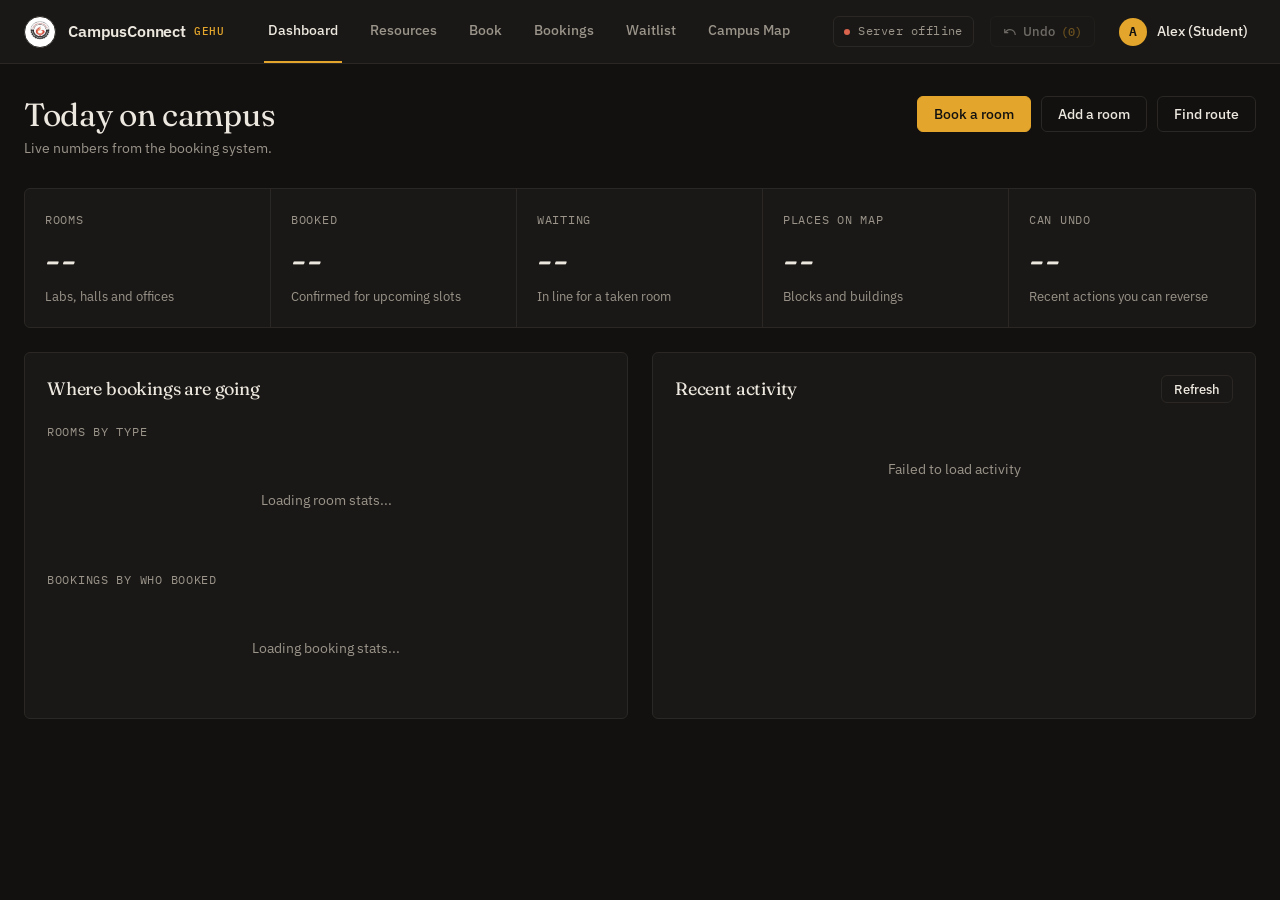
==== public/app.html @ 34ccb7dd "Initial commit for CampusConnect" ====
<!DOCTYPE html>
<html lang="en">
<head>
  <meta charset="utf-8">
  <meta name="viewport" content="width=device-width, initial-scale=1, viewport-fit=cover">
  <title>CampusConnect — Room booking for GEHU</title>
  <link rel="icon" type="image/png" href="gehu-logo.png">
  <link rel="preconnect" href="https://fonts.googleapis.com">
  <link rel="preconnect" href="https://fonts.gstatic.com" crossorigin>
  <link href="https://fonts.googleapis.com/css2?family=Fraunces:ital,opsz,wght@0,9..144,400;1,9..144,400&family=IBM+Plex+Mono:wght@400;500&family=IBM+Plex+Sans:wght@400;500;600&display=swap" rel="stylesheet">
  <link rel="stylesheet" href="app.css">
</head>
<body>

  <!-- Top Bar (Persistent Header) -->
  <header class="topbar">
    <a href="index.html" class="topbar-brand" title="Back to CampusConnect Landing Page">
      <img class="brand-icon" src="gehu-logo.png" alt="GEHU Logo">
      <div class="brand-name">
        <span>CampusConnect</span>
        <span class="brand-tag">GEHU</span>
      </div>
    </a>

    <nav class="nav-tabs" id="navTabs">
      <div class="nav-tab active" data-target="dashboard">Dashboard</div>
      <div class="nav-tab" data-target="resources">Resources</div>
      <div class="nav-tab" data-target="book">Book</div>
      <div class="nav-tab" data-target="bookings">Bookings</div>
      <div class="nav-tab" data-target="waitlist">Waitlist</div>
      <div class="nav-tab" data-target="map">Campus Map</div>
    </nav>

    <div class="topbar-right">
      <div class="health-dot-pill" id="healthPill" title="Server Status">
        <span class="status-dot" id="statusDot"></span>
        <span id="healthText">Server online</span>
      </div>

      <button id="undoBtn" class="btn-undo" title="Undo recent action" disabled>
        <svg width="14" height="14" viewBox="0 0 24 24" fill="none" stroke="currentColor" stroke-width="2">
          <path d="M3 7v6h6"></path>
          <path d="M21 17a9 9 0 00-9-9 9 9 0 00-6 2.3L3 13"></path>
        </svg>
        <span>Undo</span>
        <span id="undoBadge" class="undo-badge">(0)</span>
        <div id="undoTooltip" class="undo-tooltip"></div>
      </button>

      <div class="profile-chip" id="profileChip" title="Click to edit profile">
        <div class="profile-avatar" id="profileAvatar">A</div>
        <div class="profile-name" id="profileDisplayName">Alex (Student)</div>
      </div>
    </div>
  </header>

  <!-- Main Content Container -->
  <main class="app-container">

    <!-- ===================================================================
         1. DASHBOARD SECTION (#dashboard)
         =================================================================== -->
    <section class="section active" id="dashboard">
      <div class="section-header">
        <div class="section-title-wrap">
          <h1>Today on campus</h1>
          <p class="section-subtitle">Live numbers from the booking system.</p>
        </div>
        <div class="section-actions">
          <button class="btn btn-primary" id="dashBookBtn">Book a room</button>
          <button class="btn btn-secondary" id="dashAddResBtn">Add a room</button>
          <button class="btn btn-secondary" id="dashRouteBtn">Find route</button>
        </div>
      </div>

      <!-- Single Stats Panel (5 Columns with thin dividers) -->
      <div class="stats-panel">
        <div class="stat-col">
          <div class="stat-lbl">ROOMS</div>
          <div class="stat-val" id="dashStatResources">--</div>
          <div class="stat-sub">Labs, halls and offices</div>
        </div>
        <div class="stat-col">
          <div class="stat-lbl">BOOKED</div>
          <div class="stat-val" id="dashStatBookings">--</div>
          <div class="stat-sub">Confirmed for upcoming slots</div>
        </div>
        <div class="stat-col">
          <div class="stat-lbl">WAITING</div>
          <div class="stat-val" id="dashStatWaitlisted">--</div>
          <div class="stat-sub">In line for a taken room</div>
        </div>
        <div class="stat-col">
          <div class="stat-lbl">PLACES ON MAP</div>
          <div class="stat-val" id="dashStatVenues">--</div>
          <div class="stat-sub">Blocks and buildings</div>
        </div>
        <div class="stat-col">
          <div class="stat-lbl">CAN UNDO</div>
          <div class="stat-val" id="dashStatUndo">--</div>
          <div class="stat-sub">Recent actions you can reverse</div>
        </div>
      </div>

      <!-- Split: Charts & Activity Feed -->
      <div class="dashboard-split">
        <!-- Breakdown Charts -->
        <div class="card-box">
          <div class="card-box-header">
            <h2 class="card-box-title">Where bookings are going</h2>
          </div>
          <div style="margin-bottom: 24px;">
            <div style="font-family: var(--font-mono); font-size: 12px; letter-spacing: 0.06em; text-transform: uppercase; color: var(--text-dim); margin-bottom: 12px;">Rooms by type</div>
            <div id="chartCategoryContainer">
              <div class="empty-state">Loading room stats...</div>
            </div>
          </div>
          <div>
            <div style="font-family: var(--font-mono); font-size: 12px; letter-spacing: 0.06em; text-transform: uppercase; color: var(--text-dim); margin-bottom: 12px;">Bookings by who booked</div>
            <div id="chartRoleContainer">
              <div class="empty-state">Loading booking stats...</div>
            </div>
          </div>
        </div>

        <!-- Recent Activity Feed -->
        <div class="card-box">
          <div class="card-box-header">
            <h2 class="card-box-title">Recent activity</h2>
            <button class="btn btn-secondary btn-sm" id="refreshActivityBtn">Refresh</button>
          </div>
          <div class="activity-feed" id="activityFeed">
            <div class="empty-state">Loading recent activity...</div>
          </div>
        </div>
      </div>
    </section>

    <!-- ===================================================================
         2. RESOURCES SECTION (#resources)
         =================================================================== -->
    <section class="section" id="resources">
      <div class="section-header">
        <div class="section-title-wrap">
          <h1>Rooms</h1>
          <p class="section-subtitle">Find and view rooms on campus.</p>
        </div>
        <div class="section-actions">
          <button class="btn btn-primary" id="openAddResourceModalBtn">+ Add room</button>
        </div>
      </div>

      <div class="table-container">
        <!-- Search & Filter Toolbar -->
        <div class="table-toolbar">
          <div class="toolbar-filters">
            <input type="text" id="resSearchInput" class="form-input" placeholder="Search name or ID..." style="width: 200px;">
            <select id="resCategoryFilter" class="form-select" style="min-width: 140px;">
              <option value="">All Categories</option>
            </select>
            <select id="resSortFilter" class="form-select" style="min-width: 130px;">
              <option value="id">Sort by ID</option>
              <option value="name">Sort by Name</option>
              <option value="capacity">Sort by Capacity</option>
            </select>
          </div>
          <div class="toolbar-filters">
            <input type="text" id="resLookupInput" class="form-input" placeholder="Room ID..." style="width: 120px;">
            <button class="btn btn-secondary btn-sm" id="resLookupBtn">Lookup</button>
          </div>
        </div>

        <!-- Table -->
        <table class="data-table" id="resourcesTable">
          <thead>
            <tr>
              <th style="width: 110px;">ROOM ID</th>
              <th>NAME</th>
              <th style="width: 130px;">TYPE</th>
              <th style="width: 180px;">PLACE</th>
              <th style="width: 110px;">CAPACITY</th>
              <th style="width: 220px;">ACTIONS</th>
            </tr>
          </thead>
          <tbody id="resourcesTableBody">
            <tr><td colspan="6" class="empty-state">Loading rooms...</td></tr>
          </tbody>
        </table>
      </div>
    </section>

    <!-- ===================================================================
         3. BOOK A SLOT SECTION (#book)
         =================================================================== -->
    <section class="section" id="book">
      <div class="section-header">
        <div class="section-title-wrap">
          <h1>Book a room</h1>
          <p class="section-subtitle">Pick a room and date to see available slots.</p>
        </div>
      </div>

      <div class="book-layout">
        <!-- Booking Form Card -->
        <div class="book-form-card">
          <div class="form-group">
            <label class="form-label" for="bookResourceSelect">Room</label>
            <select id="bookResourceSelect" class="form-select">
              <option value="">Select Room...</option>
            </select>
          </div>

          <div class="form-group">
            <label class="form-label" for="bookDateInput">Date</label>
            <input type="date" id="bookDateInput" class="form-input">
          </div>

          <div class="form-group">
            <label class="form-label" for="bookSlotDisplay">Selected slot</label>
            <input type="text" id="bookSlotDisplay" class="form-input" readonly value="Pick a slot on the right">
          </div>

          <div class="form-group">
            <label class="form-label" for="bookUserName">Full name</label>
            <input type="text" id="bookUserName" class="form-input" placeholder="Your name">
          </div>

          <div class="form-group">
            <label class="form-label" for="bookUserRole">Role</label>
            <select id="bookUserRole" class="form-select">
              <option value="Faculty">Faculty (Priority 1)</option>
              <option value="Club">Club (Priority 2)</option>
              <option value="Student" selected>Student (Priority 3)</option>
            </select>
          </div>

          <div class="book-rule-note">
            If a room is taken, you join the waitlist. Faculty requests are served first, then Club, then Student.
          </div>

          <button id="bookActionBtn" class="btn btn-primary" style="width: 100%;" disabled>
            Select a slot
          </button>

          <!-- Result card for confirmation or waitlist placement -->
          <div id="bookingResultBox" class="booking-result-box">
            <div id="bookingResultTitle" class="result-title"></div>
            <div id="bookingResultDesc" class="result-desc"></div>
            <div id="bookingResultActions" style="display: flex; gap: 8px;"></div>
          </div>
        </div>

        <!-- Slot Grid Card -->
        <div class="slot-grid-container">
          <div class="slot-grid-header">
            <div>
              <h2>Available time slots</h2>
              <p style="font-size: 13px; color: var(--text-dim); margin-top: 2px;">10 slots from 8:00 AM to 5:00 PM. Click to select.</p>
            </div>
            <div class="slot-legend">
              <div style="color: var(--status-confirmed);">● FREE</div>
              <div style="color: var(--text-dim);">● BOOKED</div>
            </div>
          </div>

          <div class="slot-grid" id="slotsGrid">
            <div style="grid-column: 1/-1;" class="empty-state">
              Pick a room and date to view time slots.
            </div>
          </div>
        </div>
      </div>
    </section>

    <!-- ===================================================================
         4. BOOKINGS SECTION (#bookings)
         =================================================================== -->
    <section class="section" id="bookings">
      <div class="section-header">
        <div class="section-title-wrap">
          <h1>Bookings</h1>
          <p class="section-subtitle">All confirmed bookings across campus.</p>
        </div>
      </div>

      <div class="table-container">
        <!-- Filters Toolbar -->
        <div class="table-toolbar">
          <div class="toolbar-filters">
            <select id="bookingsResourceFilter" class="form-select" style="min-width: 150px;">
              <option value="">All Rooms</option>
            </select>
            <input type="date" id="bookingsDateFilter" class="form-input" style="width: 140px;">
            <input type="text" id="bookingsUserFilter" class="form-input" placeholder="Search person..." style="width: 150px;">
            <select id="bookingsRoleFilter" class="form-select" style="width: 120px;">
              <option value="">All Roles</option>
              <option value="Faculty">Faculty</option>
              <option value="Club">Club</option>
              <option value="Student">Student</option>
            </select>
            <label style="display: flex; align-items: center; gap: 6px; font-size: 13px; cursor: pointer; color: var(--text); margin-left: 6px;">
              <input type="checkbox" id="bookingsMyOnlyToggle"> Only my bookings
            </label>
          </div>
          <button class="btn btn-secondary btn-sm" id="bookingsResetFiltersBtn">Reset</button>
        </div>

        <!-- Table -->
        <table class="data-table" id="bookingsTable">
          <thead>
            <tr>
              <th>ROOM</th>
              <th>PLACE</th>
              <th>DATE</th>
              <th>TIME</th>
              <th>BOOKED BY</th>
              <th>ROLE</th>
              <th>WAITING</th>
              <th>ACTIONS</th>
            </tr>
          </thead>
          <tbody id="bookingsTableBody">
            <tr><td colspan="8" class="empty-state">Loading bookings...</td></tr>
          </tbody>
        </table>
      </div>
    </section>

    <!-- ===================================================================
         5. WAITLIST SECTION (#waitlist)
         =================================================================== -->
    <section class="section" id="waitlist">
      <div class="section-header">
        <div class="section-title-wrap">
          <h1>Waitlist</h1>
          <p class="section-subtitle">See who is in line for taken slots.</p>
        </div>
      </div>

      <div class="waitlist-card">
        <!-- Selector Controls -->
        <div style="display: flex; gap: 12px; flex-wrap: wrap; margin-bottom: 24px; align-items: flex-end;">
          <div class="form-group" style="margin-bottom: 0; min-width: 200px;">
            <label class="form-label" for="wlResourceSelect">Room</label>
            <select id="wlResourceSelect" class="form-select"></select>
          </div>
          <div class="form-group" style="margin-bottom: 0; width: 150px;">
            <label class="form-label" for="wlDateInput">Date</label>
            <input type="date" id="wlDateInput" class="form-input">
          </div>
          <div class="form-group" style="margin-bottom: 0; width: 120px;">
            <label class="form-label" for="wlSlotSelect">Time slot</label>
            <select id="wlSlotSelect" class="form-select"></select>
          </div>
          <button class="btn btn-primary" id="wlInspectBtn">Inspect waitlist</button>
        </div>

        <div class="book-rule-note" style="margin-top: 0; margin-bottom: 20px;">
          Requests are ordered by priority role and time. Faculty comes first, then Club, then Student.
        </div>

        <!-- Holder Banner -->
        <div class="waitlist-holder-banner" id="wlHolderBanner">
          <div>
            <div style="font-family: var(--font-mono); font-size: 11px; text-transform: uppercase; letter-spacing: 0.06em; color: var(--text-dim);">CURRENT SLOT HOLDER</div>
            <div style="font-size: 16px; font-weight: 500; color: var(--text); margin-top: 4px;" id="wlHolderName">No holder</div>
          </div>
          <div id="wlHolderRoleBadge"></div>
        </div>

        <!-- Queue List -->
        <h3 style="font-family: var(--font-heading); font-size: 16px; font-weight: 400; color: var(--text); margin-bottom: 12px;">Waiting in line</h3>
        <div class="queue-list" id="wlQueueList">
          <div class="empty-state">Select a slot to view waitlist.</div>
        </div>
      </div>
    </section>

    <!-- ===================================================================
         6. CAMPUS MAP SECTION (#map)
         =================================================================== -->
    <section class="section" id="map">
      <div class="section-header">
        <div class="section-title-wrap">
          <h1>Campus map</h1>
          <p class="section-subtitle">Find walking routes between buildings on campus.</p>
        </div>
        <div class="section-actions">
          <a href="https://gehu.ac.in/bhimtal/campus-tour/" target="_blank" rel="noopener noreferrer" class="btn btn-secondary">
            <span>Take a 360° tour ↗</span>
          </a>
          <button class="btn btn-secondary" id="toggleMapEditBtn">
            <span id="mapEditBtnText">Edit map</span>
          </button>
        </div>
      </div>

      <!-- Map Editor Control Banner -->
      <div class="map-editor-banner" id="mapEditorBanner" style="display: none;">
        <div>
          <span class="editor-badge">ADMIN MODE</span>
          <span style="font-size: 13px; color: var(--text-dim);">Drag buildings to reposition. When finished, click <b>"Save layout"</b> to fix.</span>
        </div>
        <div class="editor-banner-actions">
          <button class="btn btn-primary btn-sm" id="editorSavePositionsBtn">Save layout</button>
          <button class="btn btn-secondary btn-sm" id="editorAddVenueBtn">+ Add building</button>
          <button class="btn btn-secondary btn-sm" id="editorAddEdgeBtn">+ Add pathway</button>
          <button class="btn btn-secondary btn-sm" id="editorLockExitBtn">Lock and exit</button>
          <button class="btn btn-danger btn-sm" id="editorResetCampusBtn">Reset layout</button>
        </div>
      </div>

      <div class="map-layout">
        <!-- Control Card -->
        <div class="map-control-card">
          <h2 style="font-family: var(--font-heading); font-size: 17px; font-weight: 400; color: var(--text); margin-bottom: 16px;">Find walking route</h2>

          <div class="form-group">
            <label class="form-label" for="routeFromSelect">Starting place</label>
            <select id="routeFromSelect" class="form-select"></select>
          </div>

          <button class="route-swap-btn" id="routeSwapBtn" title="Swap direction">
            <svg width="14" height="14" viewBox="0 0 24 24" fill="none" stroke="currentColor" stroke-width="2">
              <path d="M7 16V4M7 4L3 8M7 4L11 8M17 8V20M17 20L21 16M17 20L13 16"></path>
            </svg>
          </button>

          <div class="form-group">
            <label class="form-label" for="routeToSelect">Destination place</label>
            <select id="routeToSelect" class="form-select"></select>
          </div>

          <button class="btn btn-primary" id="findRouteBtn" style="width: 100%;">
            Find route
          </button>

          <!-- Route Result Box -->
          <div class="route-result-box" id="routeResultBox">
            <div class="route-summary" id="routeSummary">--</div>
            <div class="route-path-steps" id="routePathSteps">--</div>
          </div>

          <!-- Venue Resources Drawer -->
          <div class="venue-resources-card" id="venueResourcesCard">
            <div style="display: flex; justify-content: space-between; align-items: center; margin-bottom: 10px;">
              <h3 style="font-family: var(--font-heading); font-size: 15px; font-weight: 400; color: var(--text);" id="venueCardTitle">Building details</h3>
              <button style="color: var(--text-dim); cursor: pointer; font-size: 18px;" id="closeVenueCardBtn">&times;</button>
            </div>
            <div id="venueResourcesList" style="font-size: 13px; display: flex; flex-direction: column; gap: 8px;"></div>
            <div id="venueEditActions" style="margin-top: 12px; padding-top: 10px; border-top: 1px solid var(--border); display: none;">
              <button class="btn btn-danger btn-sm" id="venueDeleteBtn" style="width: 100%;">Delete building</button>
            </div>
          </div>
        </div>

        <!-- SVG Map Container -->
        <div class="map-canvas-card">
          <div style="display: flex; justify-content: space-between; align-items: center; margin-bottom: 14px; flex-wrap: wrap; gap: 8px;">
            <div style="font-size: 13.5px; color: var(--text-dim);" id="mapCanvasHint">Click a building to see its rooms</div>
            <div style="font-family: var(--font-mono); font-size: 12px; color: var(--text-dim);">DISTANCES IN METRES</div>
          </div>
          <svg class="campus-svg" id="campusSvg" viewBox="0 0 720 480" style="user-select: none;">
            <!-- Edges and nodes injected by JS -->
          </svg>
        </div>
      </div>

      <!-- Campus Infrastructure Manager Section -->
      <div class="card-box" style="margin-top: 24px;" id="campusInfrastructureCard">
        <div class="card-box-header">
          <h2 class="card-box-title">Campus buildings and pathways</h2>
          <div style="display: flex; gap: 8px;">
            <button class="btn btn-secondary btn-sm" id="infraAddVenueBtn">+ Add building</button>
            <button class="btn btn-secondary btn-sm" id="infraAddPathBtn">+ Add pathway</button>
          </div>
        </div>
        <div class="campus-infra-grid">
          <div>
            <div style="font-family: var(--font-mono); font-size: 12px; letter-spacing: 0.06em; text-transform: uppercase; color: var(--text-dim); margin-bottom: 10px;">Registered buildings</div>
            <div id="infraVenuesList" style="max-height: 280px; overflow-y: auto;"></div>
          </div>
          <div>
            <div style="font-family: var(--font-mono); font-size: 12px; letter-spacing: 0.06em; text-transform: uppercase; color: var(--text-dim); margin-bottom: 10px;">Walking distances</div>
            <div id="infraEdgesList" style="max-height: 280px; overflow-y: auto;"></div>
          </div>
        </div>
      </div>
    </section>

  </main>

  <!-- ===================================================================
       MODALS
       =================================================================== -->
  <!-- 1. Add Resource Modal -->
  <div class="modal-overlay" id="addResourceModal">
    <div class="modal-box">
      <div class="modal-header">
        <h2 class="modal-title">Add a room</h2>
        <button class="modal-close" data-close-modal>&times;</button>
      </div>
      <form id="addResourceForm">
        <div class="form-group">
          <label class="form-label" for="addResId">Room ID (optional)</label>
          <input type="text" id="addResId" class="form-input" placeholder="e.g. R006 (leave blank for auto)">
        </div>
        <div class="form-group">
          <label class="form-label" for="addResName">Room name *</label>
          <input type="text" id="addResName" class="form-input" placeholder="e.g. Physics Lab" required>
        </div>
        <div class="form-group">
          <label class="form-label" for="addResCategory">Type *</label>
          <select id="addResCategory" class="form-select" required></select>
        </div>
        <div class="form-group">
          <label class="form-label" for="addResLocation">Building / Place *</label>
          <select id="addResLocation" class="form-select" required></select>
        </div>
        <div class="form-group">
          <label class="form-label" for="addResCapacity">Capacity *</label>
          <input type="number" id="addResCapacity" class="form-input" placeholder="e.g. 50" min="1" required>
        </div>
        <div class="modal-footer">
          <button type="button" class="btn btn-secondary" data-close-modal>Cancel</button>
          <button type="submit" class="btn btn-primary">Save room</button>
        </div>
      </form>
    </div>
  </div>

  <!-- 2. Edit Resource Modal -->
  <div class="modal-overlay" id="editResourceModal">
    <div class="modal-box">
      <div class="modal-header">
        <h2 class="modal-title">Edit room <span id="editResIdTitle" style="color: var(--accent);"></span></h2>
        <button class="modal-close" data-close-modal>&times;</button>
      </div>
      <form id="editResourceForm">
        <input type="hidden" id="editResId">
        <div class="form-group">
          <label class="form-label" for="editResName">Name</label>
          <input type="text" id="editResName" class="form-input">
        </div>
        <div class="form-group">
          <label class="form-label" for="editResCategory">Type</label>
          <select id="editResCategory" class="form-select"></select>
        </div>
        <div class="form-group">
          <label class="form-label" for="editResLocation">Building / Place</label>
          <select id="editResLocation" class="form-select"></select>
        </div>
        <div class="form-group">
          <label class="form-label" for="editResCapacity">Capacity</label>
          <input type="number" id="editResCapacity" class="form-input" min="1">
        </div>
        <div class="modal-footer">
          <button type="button" class="btn btn-secondary" data-close-modal>Cancel</button>
          <button type="submit" class="btn btn-primary">Save changes</button>
        </div>
      </form>
    </div>
  </div>

  <!-- 3. Profile Modal -->
  <div class="modal-overlay" id="profileModal">
    <div class="modal-box">
      <div class="modal-header">
        <h2 class="modal-title">My profile</h2>
        <button class="modal-close" data-close-modal>&times;</button>
      </div>
      <div class="form-group">
        <label class="form-label" for="profileNameInput">Full name</label>
        <input type="text" id="profileNameInput" class="form-input" placeholder="Your name">
      </div>
      <div class="form-group">
        <label class="form-label" for="profileRoleSelect">Role</label>
        <select id="profileRoleSelect" class="form-select">
          <option value="Administrator">Administrator</option>
          <option value="Faculty">Faculty</option>
          <option value="Club">Club</option>
          <option value="Student">Student</option>
        </select>
      </div>
      <div class="modal-footer">
        <button type="button" class="btn btn-secondary" data-close-modal>Cancel</button>
        <button type="button" class="btn btn-primary" id="saveProfileBtn">Save profile</button>
      </div>
    </div>
  </div>

  <!-- 4. Confirmation Dialog Modal -->
  <div class="modal-overlay" id="confirmModal">
    <div class="modal-box" style="max-width: 400px;">
      <div class="modal-header">
        <h2 class="modal-title" id="confirmTitle">Confirm action</h2>
        <button class="modal-close" data-close-modal>&times;</button>
      </div>
      <p id="confirmMessage" style="font-size: 13.5px; color: var(--text); line-height: 1.5; margin-bottom: 20px;"></p>
      <div class="modal-footer">
        <button type="button" class="btn btn-secondary" data-close-modal>Cancel</button>
        <button type="button" class="btn btn-danger" id="confirmActionBtn">Proceed</button>
      </div>
    </div>
  </div>

  <!-- 5. Add Venue / Building Modal -->
  <div class="modal-overlay" id="addVenueModal">
    <div class="modal-box">
      <div class="modal-header">
        <h2 class="modal-title">Add building</h2>
        <button class="modal-close" data-close-modal>&times;</button>
      </div>
      <form id="addVenueForm">
        <div class="form-group">
          <label class="form-label" for="newVenueName">Building name *</label>
          <input type="text" id="newVenueName" class="form-input" placeholder="e.g. Block E, Cafeteria" required>
        </div>
        <div style="border: 1px solid var(--border); border-radius: var(--radius); padding: 12px; margin-bottom: 16px;">
          <label style="display: flex; align-items: center; gap: 8px; font-size: 13px; cursor: pointer; color: var(--text); margin-bottom: 10px;">
            <input type="checkbox" id="venueConnectToggle"> Connect immediately with a pathway
          </label>
          <div id="venueConnectFields" style="display: none;">
            <div class="form-group" style="margin-bottom: 10px;">
              <label class="form-label" for="newVenueConnectTo">Connect to building</label>
              <select id="newVenueConnectTo" class="form-select"></select>
            </div>
            <div class="form-group" style="margin-bottom: 0;">
              <label class="form-label" for="newVenueConnectDist">Walking distance (metres)</label>
              <input type="number" id="newVenueConnectDist" class="form-input" placeholder="e.g. 100" min="10">
            </div>
          </div>
        </div>
        <div class="modal-footer">
          <button type="button" class="btn btn-secondary" data-close-modal>Cancel</button>
          <button type="submit" class="btn btn-primary">Add building</button>
        </div>
      </form>
    </div>
  </div>

  <!-- 6. Add Pathway Modal -->
  <div class="modal-overlay" id="addEdgeModal">
    <div class="modal-box">
      <div class="modal-header">
        <h2 class="modal-title">Add pathway</h2>
        <button class="modal-close" data-close-modal>&times;</button>
      </div>
      <form id="addEdgeForm">
        <div class="form-group">
          <label class="form-label" for="edgeFromSelect">From building</label>
          <select id="edgeFromSelect" class="form-select" required></select>
        </div>
        <div class="form-group">
          <label class="form-label" for="edgeToSelect">To building</label>
          <select id="edgeToSelect" class="form-select" required></select>
        </div>
        <div class="form-group">
          <label class="form-label" for="edgeDistanceInput">Walking distance in metres *</label>
          <input type="number" id="edgeDistanceInput" class="form-input" placeholder="e.g. 120" min="5" required>
        </div>
        <div class="modal-footer">
          <button type="button" class="btn btn-secondary" data-close-modal>Cancel</button>
          <button type="submit" class="btn btn-primary">Save pathway</button>
        </div>
      </form>
    </div>
  </div>

  <!-- 7. Admin Passcode Verification Modal -->
  <div class="modal-overlay" id="adminPasscodeModal">
    <div class="modal-box" style="max-width: 440px;">
      <div class="modal-header">
        <h2 class="modal-title">Admin verification</h2>
        <button class="modal-close" data-close-modal>&times;</button>
      </div>
      <p style="font-size: 13.5px; color: var(--text-dim); line-height: 1.5; margin-bottom: 16px;">
        The campus map layout is fixed. Only an authorized administrator can rearrange buildings or pathways.
      </p>
      <form id="adminPasscodeForm">
        <div class="form-group">
          <label class="form-label" for="adminPasscodeInput">Admin passcode *</label>
          <input type="password" id="adminPasscodeInput" class="form-input" placeholder="Enter admin passcode" autocomplete="current-password" required>
        </div>
        <div style="font-family: var(--font-mono); font-size: 12px; color: var(--text-dim); margin-bottom: 18px;">
          Passcode: <span style="color: var(--accent);">admin123</span>
        </div>
        <div class="modal-footer">
          <button type="button" class="btn btn-secondary" data-close-modal>Cancel</button>
          <button type="submit" class="btn btn-primary" id="adminUnlockSubmitBtn">Unlock</button>
        </div>
      </form>
    </div>
  </div>

  <!-- Toast Notification Container -->
  <div class="toast-container" id="toastContainer"></div>

  <!-- App Script -->
  <script src="app.js"></script>
</body>
</html>
---- public/app.css ----
/* =====================================================================
   CampusConnect — App Styling
   Theme matching the landing page: #121110, Fraunces & IBM Plex
   ===================================================================== */

:root {
  --bg: #121110;
  --bg-card: #1A1816;
  --bg-hover: #22201D;
  --border: #2A2724;
  --text: #EDE8DF;
  --text-dim: #9A948A;
  --text-muted: #9A948A;
  --accent: #E3A52B;
  --accent-glow: rgba(227, 165, 43, 0.25);
  
  /* Status colors (used as text only) */
  --status-confirmed: #7FB069;
  --status-cancelled: #D9634C;
  --status-waitlisted: #E3A52B;
  --status-undo: #B39DDB;

  --font-heading: 'Fraunces', serif;
  --font-body: 'IBM Plex Sans', sans-serif;
  --font-mono: 'IBM Plex Mono', monospace;
  --ease: cubic-bezier(0.16, 1, 0.3, 1);
  --radius: 6px;
}

*, *::before, *::after {
  box-sizing: border-box;
  margin: 0;
  padding: 0;
}

/* Thin dark scrollbars - no white scrollbar */
* {
  scrollbar-width: thin;
  scrollbar-color: #2A2724 #121110;
}
::-webkit-scrollbar {
  width: 6px;
  height: 6px;
}
::-webkit-scrollbar-track {
  background: #121110;
}
::-webkit-scrollbar-thumb {
  background: #2A2724;
  border-radius: 3px;
}
::-webkit-scrollbar-thumb:hover {
  background: #9A948A;
}

html, body {
  background-color: var(--bg);
  color: var(--text);
  font-family: var(--font-body);
  font-weight: 400;
  font-size: 14.5px;
  line-height: 1.55;
  -webkit-font-smoothing: antialiased;
  min-height: 100vh;
}

a {
  color: inherit;
  text-decoration: none;
}

button, input, select, textarea {
  font-family: inherit;
  font-size: inherit;
  color: inherit;
  outline: none;
}

/* =====================================================================
   TOP BAR (Persistent Header)
   ===================================================================== */
.topbar {
  position: sticky;
  top: 0;
  z-index: 100;
  background: var(--bg-card);
  border-bottom: 1px solid var(--border);
  height: 64px;
  display: flex;
  align-items: center;
  justify-content: space-between;
  padding: 0 24px;
}

.topbar-brand {
  display: flex;
  align-items: center;
  gap: 12px;
  cursor: pointer;
  transition: opacity 0.15s;
}
.topbar-brand:hover {
  opacity: 0.9;
}
.brand-icon {
  width: 32px;
  height: 32px;
  object-fit: contain;
  border-radius: 50%;
  background: #ffffff;
  padding: 2px;
  border: 1px solid var(--border);
}
.brand-name {
  font-weight: 600;
  font-size: 16px;
  letter-spacing: -0.01em;
  color: var(--text);
  display: flex;
  align-items: center;
  gap: 8px;
}
.brand-tag {
  font-family: var(--font-mono);
  font-size: 11px;
  letter-spacing: 0.06em;
  text-transform: uppercase;
  color: var(--accent);
  font-weight: 500;
}

/* Navigation Tabs */
.nav-tabs {
  display: flex;
  align-items: center;
  gap: 24px;
  height: 100%;
}
.nav-tab {
  display: flex;
  align-items: center;
  height: 100%;
  padding: 0 4px;
  font-family: var(--font-body);
  font-size: 14px;
  font-weight: 500;
  color: var(--text-dim);
  cursor: pointer;
  border-bottom: 2px solid transparent;
  transition: color 0.15s, border-color 0.15s;
  background: transparent;
  border-radius: 0;
}
.nav-tab:hover {
  color: var(--text);
}
.nav-tab.active {
  color: var(--text);
  border-bottom-color: var(--accent);
  background: transparent;
}

.topbar-right {
  display: flex;
  align-items: center;
  gap: 16px;
}

/* Server Status Pill */
.health-dot-pill {
  display: inline-flex;
  align-items: center;
  gap: 8px;
  font-family: var(--font-mono);
  font-size: 12px;
  letter-spacing: 0.04em;
  color: var(--text-dim);
  padding: 5px 10px;
  border-radius: var(--radius);
  border: 1px solid var(--border);
  background: transparent;
}
.status-dot {
  width: 6px;
  height: 6px;
  border-radius: 50%;
  background: var(--status-confirmed);
}
.status-dot.offline {
  background: var(--status-cancelled);
}

/* Undo Button */
.btn-undo {
  display: inline-flex;
  align-items: center;
  gap: 6px;
  background: transparent;
  border: 1px solid var(--border);
  border-radius: var(--radius);
  padding: 6px 12px;
  font-family: var(--font-body);
  font-size: 13px;
  font-weight: 500;
  color: var(--text);
  cursor: pointer;
  transition: all 0.15s;
  position: relative;
}
.btn-undo:hover:not(:disabled) {
  background: var(--bg-hover);
}
.btn-undo:disabled {
  opacity: 0.4;
  cursor: not-allowed;
}
.undo-badge {
  font-family: var(--font-mono);
  font-size: 12px;
  color: var(--accent);
  font-weight: 500;
  background: transparent;
  padding: 0;
  border-radius: 0;
}
.undo-tooltip {
  display: none;
  position: absolute;
  top: calc(100% + 8px);
  right: 0;
  background: var(--bg-card);
  border: 1px solid var(--border);
  border-radius: var(--radius);
  padding: 6px 12px;
  font-size: 12px;
  color: var(--text);
  white-space: nowrap;
  pointer-events: none;
  z-index: 120;
}
.btn-undo:hover:not(:disabled) .undo-tooltip:not(:empty) {
  display: block;
}

/* Profile Chip */
.profile-chip {
  display: flex;
  align-items: center;
  gap: 10px;
  cursor: pointer;
  padding: 4px 8px;
  border-radius: var(--radius);
  transition: background 0.15s;
}
.profile-chip:hover {
  background: var(--bg-hover);
}
.profile-avatar {
  width: 28px;
  height: 28px;
  border-radius: 50%;
  background: var(--accent);
  color: #121110;
  display: flex;
  align-items: center;
  justify-content: center;
  font-family: var(--font-mono);
  font-weight: 600;
  font-size: 13px;
}
.profile-name {
  font-size: 13.5px;
  color: var(--text);
  font-weight: 500;
}

/* =====================================================================
   MAIN APP CONTAINER & SECTIONS
   ===================================================================== */
.app-container {
  max-width: 1280px;
  margin: 0 auto;
  padding: 32px 24px 60px;
}

.section {
  display: none;
}
.section.active {
  display: block;
  animation: fadeIn 0.2s var(--ease);
}
@keyframes fadeIn {
  from { opacity: 0; transform: translateY(4px); }
  to { opacity: 1; transform: translateY(0); }
}

.section-header {
  display: flex;
  align-items: flex-start;
  justify-content: space-between;
  margin-bottom: 28px;
  flex-wrap: wrap;
  gap: 16px;
}
.section-title-wrap h1 {
  font-family: var(--font-heading);
  font-size: 32px;
  font-weight: 400;
  letter-spacing: -0.01em;
  color: var(--text);
  line-height: 1.2;
}
.section-subtitle {
  font-family: var(--font-body);
  font-size: 14px;
  color: var(--text-dim);
  margin-top: 4px;
}
.section-actions {
  display: flex;
  align-items: center;
  gap: 10px;
  flex-wrap: wrap;
}

/* =====================================================================
   BUTTONS
   ===================================================================== */
.btn {
  display: inline-flex;
  align-items: center;
  justify-content: center;
  gap: 8px;
  font-family: var(--font-body);
  font-size: 13.5px;
  font-weight: 500;
  padding: 8px 16px;
  border-radius: var(--radius);
  cursor: pointer;
  transition: background 0.15s, border-color 0.15s, opacity 0.15s;
  border: 1px solid transparent;
  box-shadow: none;
  text-decoration: none;
  background: transparent;
}
.btn-primary {
  background: var(--accent);
  color: #121110;
  border-color: var(--accent);
}
.btn-primary:hover {
  opacity: 0.9;
}
.btn-secondary {
  background: transparent;
  border-color: var(--border);
  color: var(--text);
}
.btn-secondary:hover {
  background: var(--bg-hover);
  border-color: var(--border);
  color: var(--text);
}
.btn-danger {
  background: transparent;
  border-color: var(--border);
  color: var(--status-cancelled);
}
.btn-danger:hover {
  background: rgba(217, 99, 76, 0.12);
  border-color: var(--status-cancelled);
}
.btn-sm {
  font-size: 12.5px;
  padding: 5px 12px;
}

/* =====================================================================
   DASHBOARD SINGLE PANEL (5 COLUMNS)
   ===================================================================== */
.stats-panel {
  background: var(--bg-card);
  border: 1px solid var(--border);
  border-radius: var(--radius);
  display: grid;
  grid-template-columns: repeat(5, 1fr);
  margin-bottom: 24px;
}
.stat-col {
  padding: 22px 20px;
  border-right: 1px solid var(--border);
}
.stat-col:last-child {
  border-right: 0;
}
.stat-lbl {
  font-family: var(--font-mono);
  font-size: 12px;
  letter-spacing: 0.06em;
  text-transform: uppercase;
  color: var(--text-dim);
  margin-bottom: 10px;
}
.stat-val {
  font-family: var(--font-heading);
  font-size: 40px;
  font-weight: 400;
  color: var(--text);
  line-height: 1;
  margin-bottom: 8px;
  font-variant-numeric: tabular-nums;
}
.stat-sub {
  font-size: 12.5px;
  color: var(--text-dim);
  line-height: 1.4;
}

@media (max-width: 960px) {
  .stats-panel {
    grid-template-columns: repeat(2, 1fr);
  }
  .stat-col:nth-child(2) {
    border-right: 0;
  }
  .stat-col {
    border-bottom: 1px solid var(--border);
  }
  .stat-col:last-child {
    border-bottom: 0;
  }
}

/* Dashboard Split Grid */
.dashboard-split {
  display: grid;
  grid-template-columns: 1fr 1fr;
  gap: 24px;
}
@media (max-width: 860px) {
  .dashboard-split {
    grid-template-columns: 1fr;
  }
}

/* Generic Card Box */
.card-box {
  background: var(--bg-card);
  border: 1px solid var(--border);
  border-radius: var(--radius);
  padding: 22px;
  box-shadow: none;
}
.card-box-header {
  display: flex;
  align-items: center;
  justify-content: space-between;
  margin-bottom: 20px;
}
.card-box-title {
  font-family: var(--font-heading);
  font-size: 18px;
  font-weight: 400;
  color: var(--text);
  letter-spacing: -0.01em;
}

/* Progress Bars */
.bar-chart-row {
  margin-bottom: 14px;
}
.bar-chart-label-row {
  display: flex;
  justify-content: space-between;
  font-size: 13.5px;
  margin-bottom: 6px;
  color: var(--text);
}
.bar-chart-track {
  height: 4px;
  background: var(--border);
  border-radius: 2px;
  overflow: hidden;
}
.bar-chart-fill {
  height: 100%;
  background: var(--accent);
}

/* Activity Feed (Plain list with 1px divider, colored mono status tag) */
.activity-feed {
  display: flex;
  flex-direction: column;
}
.activity-row {
  display: flex;
  align-items: center;
  justify-content: space-between;
  gap: 16px;
  padding: 12px 0;
  border-bottom: 1px solid var(--border);
  font-size: 13.5px;
}
.activity-row:last-child {
  border-bottom: 0;
}
.activity-left {
  display: flex;
  align-items: center;
  gap: 14px;
  min-width: 0;
}
.activity-tag {
  font-family: var(--font-mono);
  font-size: 12px;
  letter-spacing: 0.06em;
  text-transform: uppercase;
  font-weight: 500;
  white-space: nowrap;
}
.activity-tag.tag-booking { color: var(--status-confirmed); }
.activity-tag.tag-cancel { color: var(--status-cancelled); }
.activity-tag.tag-waitlist { color: var(--status-waitlisted); }
.activity-tag.tag-undo { color: var(--status-undo); }
.activity-tag.tag-system { color: var(--text-dim); }
.activity-msg {
  color: var(--text);
  overflow: hidden;
  text-overflow: ellipsis;
  white-space: nowrap;
}
.activity-time {
  font-family: var(--font-mono);
  font-size: 12px;
  letter-spacing: 0.04em;
  color: var(--text-dim);
  white-space: nowrap;
}

/* =====================================================================
   TABLES (Resources, Bookings)
   ===================================================================== */
.table-container {
  background: var(--bg-card);
  border: 1px solid var(--border);
  border-radius: var(--radius);
  overflow: hidden;
  box-shadow: none;
}
.table-toolbar {
  display: flex;
  align-items: center;
  justify-content: space-between;
  padding: 16px 20px;
  border-bottom: 1px solid var(--border);
  gap: 14px;
  flex-wrap: wrap;
}
.toolbar-filters {
  display: flex;
  align-items: center;
  gap: 10px;
  flex-wrap: wrap;
}

.data-table {
  width: 100%;
  border-collapse: collapse;
  text-align: left;
  font-size: 13.5px;
}
.data-table th {
  font-family: var(--font-mono);
  font-size: 12px;
  letter-spacing: 0.06em;
  text-transform: uppercase;
  color: var(--text-dim);
  padding: 14px 18px;
  border-bottom: 1px solid var(--border);
  background: transparent;
  font-weight: 500;
}
.data-table td {
  padding: 14px 18px;
  border-bottom: 1px solid var(--border);
  color: var(--text);
  background: transparent;
}
.data-table tr:hover td {
  background: var(--bg-hover);
}
.data-table tr:last-child td {
  border-bottom: 0;
}

.table-actions {
  display: flex;
  align-items: center;
  gap: 6px;
}

/* Status text only (no filled pill) */
.role-text {
  font-family: var(--font-mono);
  font-size: 12px;
  letter-spacing: 0.04em;
  text-transform: uppercase;
  color: var(--text-dim);
}
.role-faculty { color: var(--accent); }
.role-club { color: var(--text); }
.role-student { color: var(--text-dim); }

.empty-state {
  padding: 36px 16px;
  text-align: center;
  color: var(--text-dim);
  font-family: var(--font-body);
  font-size: 14px;
}

/* =====================================================================
   FORMS & INPUTS
   ===================================================================== */
.form-group {
  margin-bottom: 18px;
}
.form-label {
  display: block;
  font-family: var(--font-mono);
  font-size: 12px;
  letter-spacing: 0.06em;
  text-transform: uppercase;
  color: var(--text-dim);
  margin-bottom: 6px;
}
.form-input, .form-select {
  width: 100%;
  background: var(--bg-card);
  border: 1px solid var(--border);
  border-radius: var(--radius);
  color: var(--text);
  padding: 9px 12px;
  font-family: var(--font-body);
  font-size: 13.5px;
  outline: none;
  transition: border-color 0.15s;
}
.form-input:focus, .form-select:focus {
  border-color: var(--accent);
}
.form-input[readonly] {
  color: var(--text-dim);
  cursor: default;
}

/* =====================================================================
   BOOK SECTION (#book)
   ===================================================================== */
.book-layout {
  display: grid;
  grid-template-columns: 340px 1fr;
  gap: 24px;
  align-items: start;
}
@media (max-width: 900px) {
  .book-layout {
    grid-template-columns: 1fr;
  }
}

.book-form-card {
  background: var(--bg-card);
  border: 1px solid var(--border);
  border-radius: var(--radius);
  padding: 22px;
  box-shadow: none;
}
.book-rule-note {
  font-size: 12.5px;
  color: var(--text-dim);
  line-height: 1.5;
  padding: 12px;
  border: 1px solid var(--border);
  border-radius: var(--radius);
  background: transparent;
  margin-bottom: 18px;
}

.slot-grid-container {
  background: var(--bg-card);
  border: 1px solid var(--border);
  border-radius: var(--radius);
  padding: 22px;
  box-shadow: none;
}
.slot-grid-header {
  display: flex;
  align-items: center;
  justify-content: space-between;
  margin-bottom: 18px;
  flex-wrap: wrap;
  gap: 12px;
}
.slot-grid-header h2 {
  font-family: var(--font-heading);
  font-size: 18px;
  font-weight: 400;
  color: var(--text);
}
.slot-legend {
  display: flex;
  align-items: center;
  gap: 16px;
  font-family: var(--font-mono);
  font-size: 12px;
  letter-spacing: 0.04em;
  text-transform: uppercase;
}

.slot-grid {
  display: grid;
  grid-template-columns: repeat(auto-fill, minmax(130px, 1fr));
  gap: 12px;
}
.slot-card {
  background: var(--bg);
  border: 1px solid var(--border);
  border-radius: var(--radius);
  padding: 14px 12px;
  cursor: pointer;
  transition: all 0.15s;
  position: relative;
  display: flex;
  flex-direction: column;
  justify-content: space-between;
  min-height: 78px;
}
.slot-card:hover {
  background: var(--bg-hover);
  border-color: var(--text-dim);
}
.slot-card.selected {
  border-color: var(--accent);
  background: var(--bg-hover);
}
.slot-time {
  font-family: var(--font-mono);
  font-size: 13.5px;
  font-weight: 500;
  color: var(--text);
  margin-bottom: 4px;
}
.slot-status-text {
  font-size: 12px;
  font-family: var(--font-body);
}
.slot-card.slot-free .slot-status-text {
  color: var(--status-confirmed);
}
.slot-card.slot-booked .slot-status-text {
  color: var(--text-dim);
}
.slot-waitlist-badge {
  position: absolute;
  top: 8px;
  right: 8px;
  font-family: var(--font-mono);
  font-size: 11px;
  color: var(--accent);
  font-weight: 500;
}

.booking-result-box {
  display: none;
  margin-top: 16px;
  padding: 14px;
  border-radius: var(--radius);
  border: 1px solid var(--border);
  background: var(--bg);
}
.booking-result-box.confirmed {
  display: block;
  border-color: var(--status-confirmed);
}
.booking-result-box.waitlisted {
  display: block;
  border-color: var(--accent);
}
.result-title {
  font-family: var(--font-heading);
  font-size: 15px;
  margin-bottom: 4px;
}
.booking-result-box.confirmed .result-title { color: var(--status-confirmed); }
.booking-result-box.waitlisted .result-title { color: var(--accent); }
.result-desc {
  font-size: 13px;
  color: var(--text-dim);
  margin-bottom: 10px;
}

/* =====================================================================
   WAITLIST SECTION (#waitlist)
   ===================================================================== */
.waitlist-card {
  background: var(--bg-card);
  border: 1px solid var(--border);
  border-radius: var(--radius);
  padding: 24px;
}
.waitlist-holder-banner {
  display: flex;
  align-items: center;
  justify-content: space-between;
  padding: 16px;
  border: 1px solid var(--border);
  border-radius: var(--radius);
  background: var(--bg);
  margin-bottom: 24px;
}
.queue-list {
  display: flex;
  flex-direction: column;
}
.queue-item {
  display: flex;
  align-items: center;
  justify-content: space-between;
  padding: 12px 0;
  border-bottom: 1px solid var(--border);
}
.queue-item:last-child {
  border-bottom: 0;
}
.queue-rank {
  font-family: var(--font-heading);
  font-size: 18px;
  color: var(--accent);
  min-width: 30px;
}
.queue-user {
  font-size: 14px;
  color: var(--text);
  font-weight: 500;
}

/* =====================================================================
   CAMPUS MAP SECTION (#map)
   ===================================================================== */
.map-layout {
  display: grid;
  grid-template-columns: 320px 1fr;
  gap: 24px;
}
@media (max-width: 900px) {
  .map-layout {
    grid-template-columns: 1fr;
  }
}

.map-control-card {
  background: var(--bg-card);
  border: 1px solid var(--border);
  border-radius: var(--radius);
  padding: 22px;
}
.route-swap-btn {
  background: transparent;
  border: 1px solid var(--border);
  border-radius: var(--radius);
  color: var(--text-dim);
  width: 32px;
  height: 32px;
  display: flex;
  align-items: center;
  justify-content: center;
  margin: -6px auto 12px;
  cursor: pointer;
  transition: all 0.15s;
}
.route-swap-btn:hover {
  background: var(--bg-hover);
  color: var(--text);
}
.route-result-box {
  display: none;
  margin-top: 16px;
  padding: 14px;
  border: 1px solid var(--border);
  border-radius: var(--radius);
  background: var(--bg);
}
.route-result-box.active {
  display: block;
}
.route-summary {
  font-family: var(--font-heading);
  font-size: 16px;
  color: var(--accent);
  margin-bottom: 4px;
}
.route-path-steps {
  font-size: 13px;
  color: var(--text-dim);
  line-height: 1.5;
}

.map-canvas-card {
  background: var(--bg-card);
  border: 1px solid var(--border);
  border-radius: var(--radius);
  padding: 22px;
}
.campus-svg {
  width: 100%;
  height: 480px;
  background: #151412;
  border: 1px solid var(--border);
  border-radius: var(--radius);
}

/* Map SVG styling */
.map-edge {
  stroke: var(--border);
  stroke-width: 2;
  transition: stroke 0.2s, stroke-width 0.2s;
}
.map-edge.highlighted {
  stroke: var(--accent);
  stroke-width: 3.5;
}
.map-edge-bg {
  fill: #151412;
  stroke: var(--border);
  stroke-width: 1;
  rx: 3px;
}
.map-edge-label {
  fill: var(--text-dim);
  font-family: var(--font-mono);
  font-size: 10px;
  text-anchor: middle;
  dominant-baseline: central;
}
.map-node-circle {
  fill: var(--bg-card);
  stroke: var(--border);
  stroke-width: 2;
  transition: all 0.2s;
  cursor: pointer;
}
.map-node:hover .map-node-circle {
  stroke: var(--accent);
  fill: var(--bg-hover);
}
.map-node.active .map-node-circle {
  stroke: var(--accent);
  stroke-width: 3;
}
.map-node-text {
  fill: var(--text);
  font-family: var(--font-body);
  font-size: 11.5px;
  font-weight: 500;
  text-anchor: middle;
  pointer-events: none;
}
.map-node-sub {
  fill: var(--text-dim);
  font-family: var(--font-mono);
  font-size: 9.5px;
  text-anchor: middle;
  pointer-events: none;
}

/* Admin Banner */
.map-editor-banner {
  background: var(--bg-card);
  border: 1px solid var(--accent);
  border-radius: var(--radius);
  padding: 14px 20px;
  margin-bottom: 20px;
  display: flex;
  align-items: center;
  justify-content: space-between;
  flex-wrap: wrap;
  gap: 12px;
}
.editor-badge {
  font-family: var(--font-mono);
  font-size: 11px;
  letter-spacing: 0.06em;
  text-transform: uppercase;
  color: var(--accent);
  margin-right: 12px;
}
.editor-banner-actions {
  display: flex;
  align-items: center;
  gap: 8px;
  flex-wrap: wrap;
}

.campus-infra-grid {
  display: grid;
  grid-template-columns: 1fr 1fr;
  gap: 20px;
}
@media (max-width: 768px) {
  .campus-infra-grid { grid-template-columns: 1fr; }
}
.infra-item {
  display: flex;
  align-items: center;
  justify-content: space-between;
  padding: 8px 12px;
  border-bottom: 1px solid var(--border);
  font-size: 13px;
}

/* Venue Drawer */
.venue-resources-card {
  display: none;
  margin-top: 18px;
  padding: 14px;
  border: 1px solid var(--border);
  border-radius: var(--radius);
  background: var(--bg);
}

/* =====================================================================
   MODALS
   ===================================================================== */
.modal-overlay {
  display: none;
  position: fixed;
  inset: 0;
  z-index: 200;
  background: rgba(18, 17, 16, 0.85);
  backdrop-filter: blur(8px);
  -webkit-backdrop-filter: blur(8px);
  align-items: center;
  justify-content: center;
  padding: 20px;
}
.modal-overlay.active {
  display: flex;
}
.modal-box {
  background: var(--bg-card);
  border: 1px solid var(--border);
  border-radius: var(--radius);
  width: 100%;
  max-width: 480px;
  padding: 24px;
  box-shadow: none;
}
.modal-header {
  display: flex;
  align-items: center;
  justify-content: space-between;
  margin-bottom: 18px;
}
.modal-title {
  font-family: var(--font-heading);
  font-size: 20px;
  font-weight: 400;
  color: var(--text);
  letter-spacing: -0.01em;
}
.modal-close {
  background: transparent;
  border: 0;
  color: var(--text-dim);
  font-size: 22px;
  cursor: pointer;
}
.modal-close:hover {
  color: var(--text);
}
.modal-footer {
  display: flex;
  align-items: center;
  justify-content: flex-end;
  gap: 10px;
  margin-top: 22px;
}

/* Toast Notifications */
.toast-container {
  position: fixed;
  bottom: 24px;
  right: 24px;
  z-index: 300;
  display: flex;
  flex-direction: column;
  gap: 10px;
  pointer-events: none;
}
.toast {
  pointer-events: auto;
  background: var(--bg-card);
  border: 1px solid var(--border);
  border-radius: var(--radius);
  padding: 10px 16px;
  font-size: 13.5px;
  color: var(--text);
  box-shadow: none;
  animation: slideUp 0.2s var(--ease);
}
.toast-success { border-color: var(--status-confirmed); }
.toast-error { border-color: var(--status-cancelled); }
.toast-info { border-color: var(--accent); }
@keyframes slideUp {
  from { opacity: 0; transform: translateY(8px); }
  to { opacity: 1; transform: translateY(0); }
}

@media (max-width: 768px) {
  .nav-tabs { display: none; }
  .topbar { padding: 0 16px; }
  .app-container { padding: 20px 16px 40px; }
}
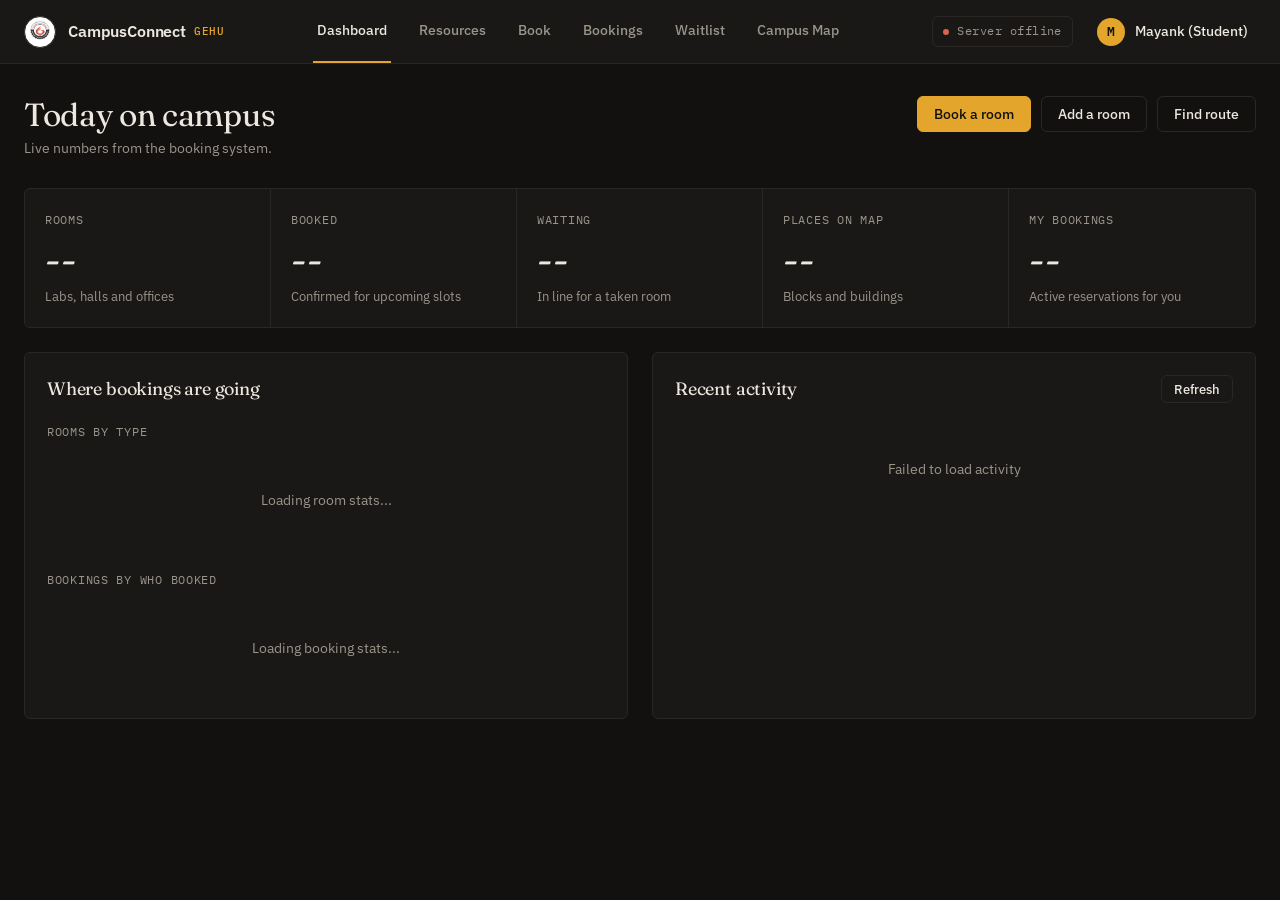
==== commit 24d01a23: "Add edit booking, remove undo button, enhance admin auth & randomize student profile" ====
--- a/public/app.html
+++ b/public/app.html
@@ -37,19 +37,9 @@
         <span id="healthText">Server online</span>
       </div>
 
-      <button id="undoBtn" class="btn-undo" title="Undo recent action" disabled>
-        <svg width="14" height="14" viewBox="0 0 24 24" fill="none" stroke="currentColor" stroke-width="2">
-          <path d="M3 7v6h6"></path>
-          <path d="M21 17a9 9 0 00-9-9 9 9 0 00-6 2.3L3 13"></path>
-        </svg>
-        <span>Undo</span>
-        <span id="undoBadge" class="undo-badge">(0)</span>
-        <div id="undoTooltip" class="undo-tooltip"></div>
-      </button>
-
-      <div class="profile-chip" id="profileChip" title="Click to edit profile">
-        <div class="profile-avatar" id="profileAvatar">A</div>
-        <div class="profile-name" id="profileDisplayName">Alex (Student)</div>
+      <div class="profile-chip" id="profileChip" title="Click to edit profile & authentication">
+        <div class="profile-avatar" id="profileAvatar">M</div>
+        <div class="profile-name" id="profileDisplayName">Mayank (Student)</div>
       </div>
     </div>
   </header>
@@ -96,9 +86,9 @@
           <div class="stat-sub">Blocks and buildings</div>
         </div>
         <div class="stat-col">
-          <div class="stat-lbl">CAN UNDO</div>
-          <div class="stat-val" id="dashStatUndo">--</div>
-          <div class="stat-sub">Recent actions you can reverse</div>
+          <div class="stat-lbl">MY BOOKINGS</div>
+          <div class="stat-val" id="dashStatMyBookings">--</div>
+          <div class="stat-sub">Active reservations for you</div>
         </div>
       </div>
 
@@ -562,30 +552,111 @@
     </div>
   </div>
 
-  <!-- 3. Profile Modal -->
-  <div class="modal-overlay" id="profileModal">
+  <!-- 3. Edit Booking Modal -->
+  <div class="modal-overlay" id="editBookingModal">
     <div class="modal-box">
       <div class="modal-header">
-        <h2 class="modal-title">My profile</h2>
+        <h2 class="modal-title">Edit booking</h2>
         <button class="modal-close" data-close-modal>&times;</button>
       </div>
-      <div class="form-group">
-        <label class="form-label" for="profileNameInput">Full name</label>
-        <input type="text" id="profileNameInput" class="form-input" placeholder="Your name">
-      </div>
-      <div class="form-group">
-        <label class="form-label" for="profileRoleSelect">Role</label>
-        <select id="profileRoleSelect" class="form-select">
-          <option value="Administrator">Administrator</option>
-          <option value="Faculty">Faculty</option>
-          <option value="Club">Club</option>
-          <option value="Student">Student</option>
-        </select>
-      </div>
-      <div class="modal-footer">
-        <button type="button" class="btn btn-secondary" data-close-modal>Cancel</button>
-        <button type="button" class="btn btn-primary" id="saveProfileBtn">Save profile</button>
-      </div>
+      <form id="editBookingForm">
+        <input type="hidden" id="editBookingOldResId">
+        <input type="hidden" id="editBookingOldDate">
+        <input type="hidden" id="editBookingOldSlot">
+
+        <div style="background: var(--surface-hover); border: 1px solid var(--border); border-radius: var(--radius); padding: 12px 14px; margin-bottom: 16px;">
+          <div style="font-size: 11px; font-family: var(--font-mono); text-transform: uppercase; color: var(--accent); letter-spacing: 0.05em; margin-bottom: 4px;">Current Booking</div>
+          <div id="editBookingSummaryText" style="font-size: 13.5px; color: var(--text); font-weight: 500;"></div>
+        </div>
+
+        <div class="form-group">
+          <label class="form-label" for="editBookingResSelect">Change Room / Resource</label>
+          <select id="editBookingResSelect" class="form-select" required></select>
+        </div>
+
+        <div class="form-group">
+          <label class="form-label" for="editBookingDateInput">Date</label>
+          <input type="date" id="editBookingDateInput" class="form-input" required>
+        </div>
+
+        <div class="form-group">
+          <label class="form-label" for="editBookingSlotSelect">Time Slot</label>
+          <select id="editBookingSlotSelect" class="form-select" required></select>
+        </div>
+
+        <div class="form-row">
+          <div class="form-group" style="flex: 1;">
+            <label class="form-label" for="editBookingUser">Booked by</label>
+            <input type="text" id="editBookingUser" class="form-input" readonly style="opacity: 0.85;">
+          </div>
+          <div class="form-group" style="flex: 1;">
+            <label class="form-label" for="editBookingRole">Role</label>
+            <input type="text" id="editBookingRole" class="form-input" readonly style="opacity: 0.85;">
+          </div>
+        </div>
+
+        <div class="modal-footer">
+          <button type="button" class="btn btn-secondary" data-close-modal>Cancel</button>
+          <button type="submit" class="btn btn-primary" id="editBookingSubmitBtn">Save changes</button>
+        </div>
+      </form>
+    </div>
+  </div>
+
+  <!-- 4. Profile & Authentication Modal -->
+  <div class="modal-overlay" id="profileModal">
+    <div class="modal-box" style="max-width: 480px;">
+      <div class="modal-header">
+        <h2 class="modal-title">Profile & Authentication</h2>
+        <button class="modal-close" data-close-modal>&times;</button>
+      </div>
+
+      <div style="margin-bottom: 20px;">
+        <div style="font-size: 11px; font-family: var(--font-mono); text-transform: uppercase; color: var(--accent); letter-spacing: 0.06em; margin-bottom: 10px;">User Profile</div>
+        <div class="form-group" style="margin-bottom: 12px;">
+          <div style="display: flex; justify-content: space-between; align-items: center; margin-bottom: 6px;">
+            <label class="form-label" for="profileNameInput" style="margin: 0;">Full name</label>
+            <button type="button" class="btn btn-secondary btn-sm" id="randomizeNameBtn" style="padding: 3px 8px; font-size: 11.5px;">🎲 Random name</button>
+          </div>
+          <input type="text" id="profileNameInput" class="form-input" placeholder="Your name" value="Mayank">
+        </div>
+        <div class="form-group" style="margin-bottom: 16px;">
+          <label class="form-label" for="profileRoleSelect">Role</label>
+          <select id="profileRoleSelect" class="form-select">
+            <option value="Student">Student</option>
+            <option value="Club">Club</option>
+            <option value="Faculty">Faculty</option>
+            <option value="Administrator">Administrator</option>
+          </select>
+        </div>
+        <button type="button" class="btn btn-primary" id="saveProfileBtn" style="width: 100%;">Save profile</button>
+      </div>
+
+      <div style="border-top: 1px solid var(--border); padding-top: 18px;">
+        <div style="font-size: 11px; font-family: var(--font-mono); text-transform: uppercase; color: var(--text-dim); letter-spacing: 0.06em; margin-bottom: 8px;">Admin Security & Map Permissions</div>
+        
+        <div id="adminAuthStatusBox" style="background: var(--surface-hover); border: 1px solid var(--border); border-radius: var(--radius); padding: 12px 14px; margin-bottom: 8px;">
+          <div id="adminLockedState">
+            <p style="font-size: 12.5px; color: var(--text-dim); line-height: 1.45; margin-bottom: 10px;">
+              Admin access unlocks rearranging campus buildings, dragging nodes on the map, and creating pathways.
+            </p>
+            <div style="display: flex; gap: 8px;">
+              <input type="password" id="profileAdminPasscode" class="form-input" placeholder="Admin passcode (admin123)" style="flex: 1; font-size: 13px;">
+              <button type="button" class="btn btn-secondary" id="profileAdminLoginBtn" style="white-space: nowrap;">Unlock Admin</button>
+            </div>
+          </div>
+          <div id="adminUnlockedState" style="display: none;">
+            <div style="display: flex; align-items: center; justify-content: space-between;">
+              <div>
+                <span style="color: var(--accent); font-weight: 600; font-size: 13px;">● Admin Mode Active</span>
+                <p style="font-size: 12px; color: var(--text-dim); margin: 3px 0 0;">Map editing & drag permissions unlocked.</p>
+              </div>
+              <button type="button" class="btn btn-secondary btn-sm" id="profileAdminLogoutBtn">Logout Admin</button>
+            </div>
+          </div>
+        </div>
+      </div>
+
     </div>
   </div>
 
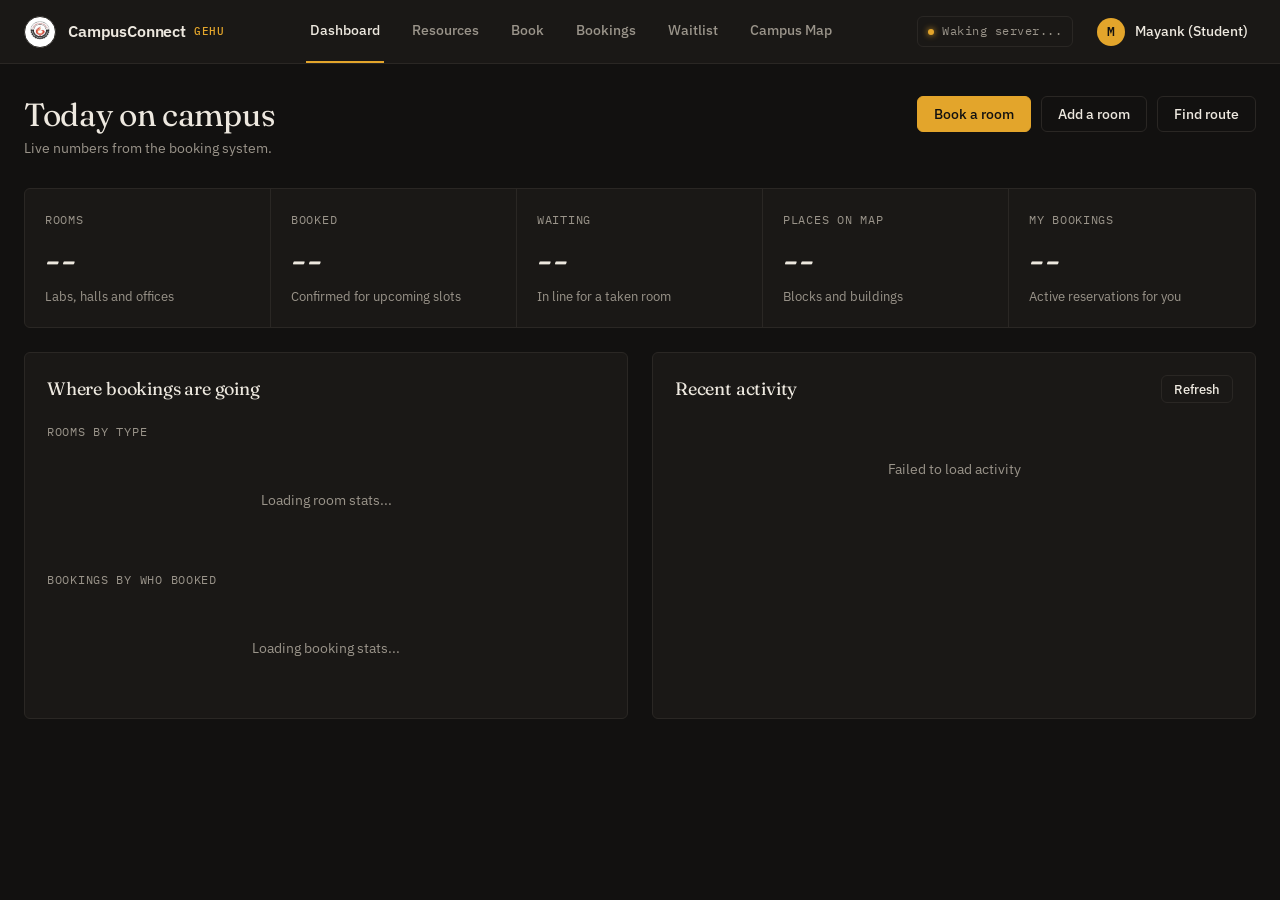
==== commit e45b54f8: "Remove bookings reset button, add smart wake-up reconnection for cloud instances" ====
--- a/public/app.html
+++ b/public/app.html
@@ -292,7 +292,6 @@
               <input type="checkbox" id="bookingsMyOnlyToggle"> Only my bookings
             </label>
           </div>
-          <button class="btn btn-secondary btn-sm" id="bookingsResetFiltersBtn">Reset</button>
         </div>
 
         <!-- Table -->
--- a/public/app.css
+++ b/public/app.css
@@ -185,9 +185,19 @@
   height: 6px;
   border-radius: 50%;
   background: var(--status-confirmed);
+  transition: background 0.3s ease;
 }
 .status-dot.offline {
   background: var(--status-cancelled);
+}
+.status-dot.waking {
+  background: var(--accent);
+  box-shadow: 0 0 6px var(--accent);
+  animation: pulse-dot 1.2s infinite ease-in-out;
+}
+@keyframes pulse-dot {
+  0%, 100% { opacity: 1; transform: scale(1); }
+  50% { opacity: 0.35; transform: scale(0.85); }
 }
 
 /* Undo Button */
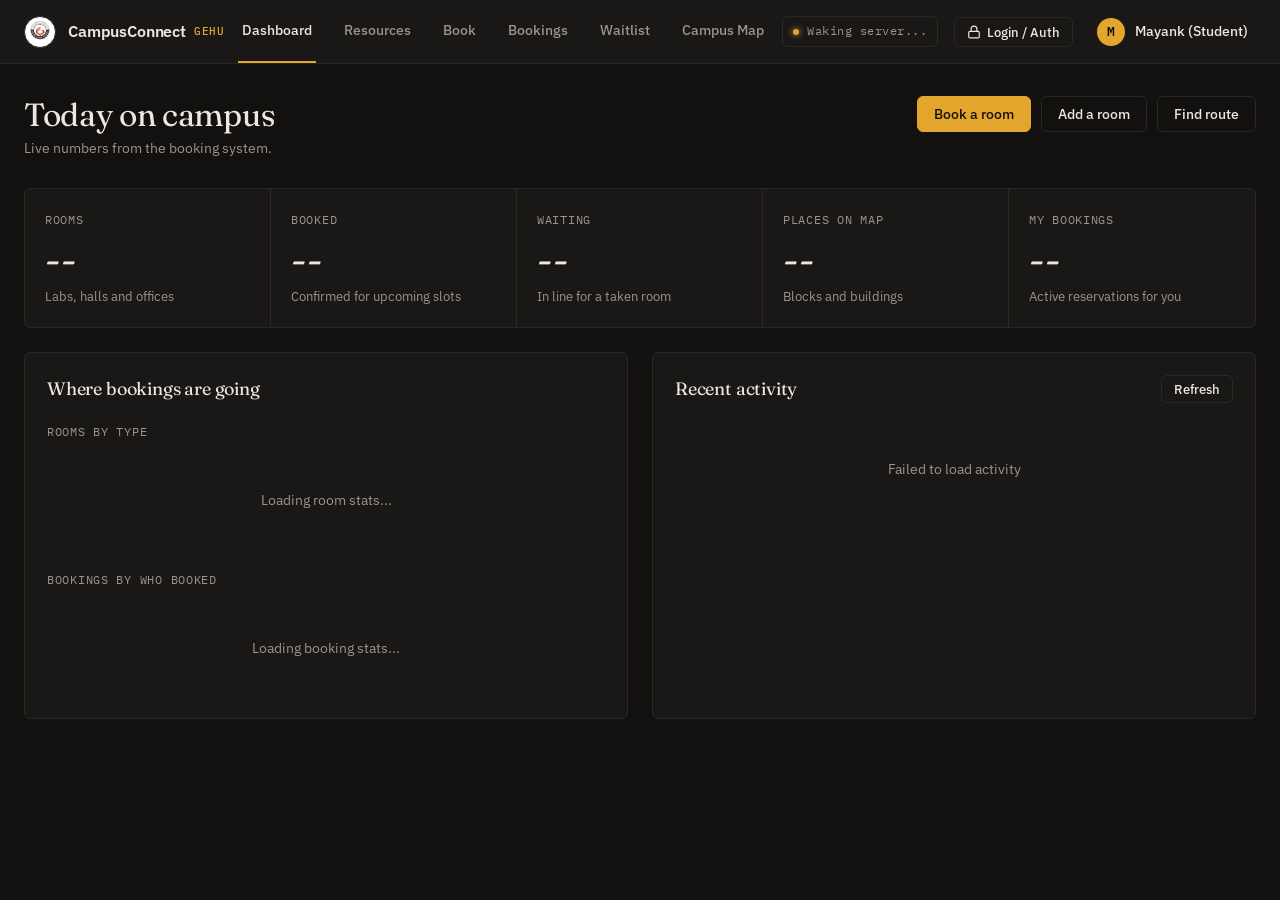
==== commit d4a9b612: "Add explicit topbar Login/Auth button and cache-busting version params" ====
--- a/public/app.html
+++ b/public/app.html
@@ -8,7 +8,7 @@
   <link rel="preconnect" href="https://fonts.googleapis.com">
   <link rel="preconnect" href="https://fonts.gstatic.com" crossorigin>
   <link href="https://fonts.googleapis.com/css2?family=Fraunces:ital,opsz,wght@0,9..144,400;1,9..144,400&family=IBM+Plex+Mono:wght@400;500&family=IBM+Plex+Sans:wght@400;500;600&display=swap" rel="stylesheet">
-  <link rel="stylesheet" href="app.css">
+  <link rel="stylesheet" href="app.css?v=3.1">
 </head>
 <body>
 
@@ -37,7 +37,15 @@
         <span id="healthText">Server online</span>
       </div>
 
-      <div class="profile-chip" id="profileChip" title="Click to edit profile & authentication">
+      <button id="openAuthModalBtn" class="btn btn-secondary btn-sm" title="Login or change member role" style="display: flex; align-items: center; gap: 6px; padding: 6px 12px; font-weight: 500;">
+        <svg width="14" height="14" viewBox="0 0 24 24" fill="none" stroke="currentColor" stroke-width="2">
+          <rect x="3" y="11" width="18" height="11" rx="2" ry="2"></rect>
+          <path d="M7 11V7a5 5 0 0110 0v4"></path>
+        </svg>
+        <span id="topbarAuthLabel">Login / Auth</span>
+      </button>
+
+      <div class="profile-chip" id="profileChip" title="Click to view profile & authentication">
         <div class="profile-avatar" id="profileAvatar">M</div>
         <div class="profile-name" id="profileDisplayName">Mayank (Student)</div>
       </div>
@@ -767,6 +775,6 @@
   <div class="toast-container" id="toastContainer"></div>
 
   <!-- App Script -->
-  <script src="app.js"></script>
+  <script src="app.js?v=3.1"></script>
 </body>
 </html>
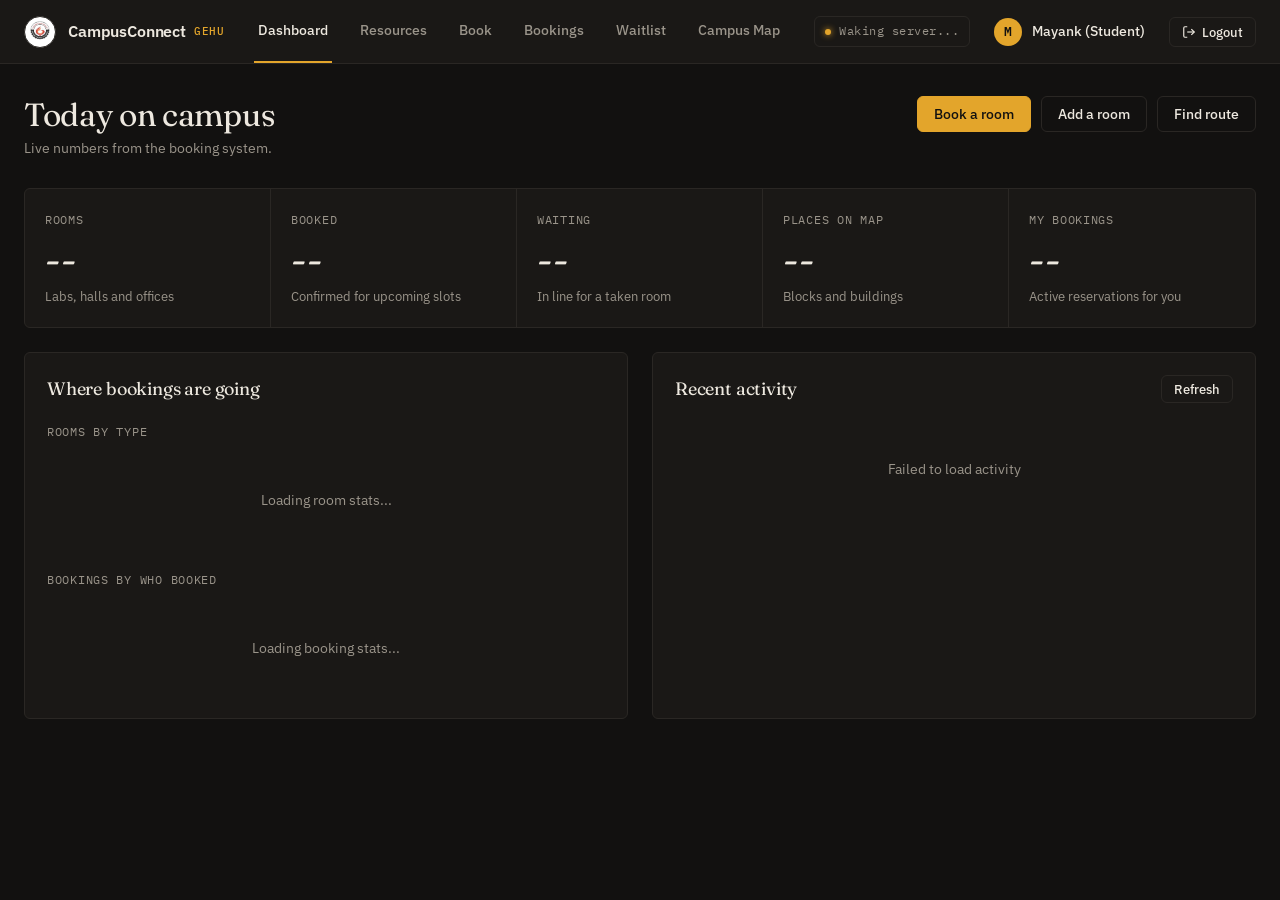
==== commit 7285a3f5: "Auto-popup auth window on Open App & add visible Logout button in topbar" ====
--- a/public/app.html
+++ b/public/app.html
@@ -8,7 +8,7 @@
   <link rel="preconnect" href="https://fonts.googleapis.com">
   <link rel="preconnect" href="https://fonts.gstatic.com" crossorigin>
   <link href="https://fonts.googleapis.com/css2?family=Fraunces:ital,opsz,wght@0,9..144,400;1,9..144,400&family=IBM+Plex+Mono:wght@400;500&family=IBM+Plex+Sans:wght@400;500;600&display=swap" rel="stylesheet">
-  <link rel="stylesheet" href="app.css?v=3.1">
+  <link rel="stylesheet" href="app.css?v=3.2">
 </head>
 <body>
 
@@ -37,18 +37,19 @@
         <span id="healthText">Server online</span>
       </div>
 
-      <button id="openAuthModalBtn" class="btn btn-secondary btn-sm" title="Login or change member role" style="display: flex; align-items: center; gap: 6px; padding: 6px 12px; font-weight: 500;">
-        <svg width="14" height="14" viewBox="0 0 24 24" fill="none" stroke="currentColor" stroke-width="2">
-          <rect x="3" y="11" width="18" height="11" rx="2" ry="2"></rect>
-          <path d="M7 11V7a5 5 0 0110 0v4"></path>
-        </svg>
-        <span id="topbarAuthLabel">Login / Auth</span>
-      </button>
-
-      <div class="profile-chip" id="profileChip" title="Click to view profile & authentication">
+      <div class="profile-chip" id="profileChip" title="Click to view or switch profile">
         <div class="profile-avatar" id="profileAvatar">M</div>
         <div class="profile-name" id="profileDisplayName">Mayank (Student)</div>
       </div>
+
+      <button id="topbarLogoutBtn" class="btn btn-secondary btn-sm" title="Log out and switch account" style="display: flex; align-items: center; gap: 6px; padding: 6px 12px; font-weight: 500;">
+        <svg width="14" height="14" viewBox="0 0 24 24" fill="none" stroke="currentColor" stroke-width="2">
+          <path d="M9 21H5a2 2 0 0 1-2-2V5a2 2 0 0 1 2-2h4"></path>
+          <polyline points="16 17 21 12 16 7"></polyline>
+          <line x1="21" y1="12" x2="9" y2="12"></line>
+        </svg>
+        <span>Logout</span>
+      </button>
     </div>
   </header>
 
@@ -610,59 +611,83 @@
     </div>
   </div>
 
-  <!-- 4. Profile & Authentication Modal -->
-  <div class="modal-overlay" id="profileModal">
+  <!-- 4. Authentication & Profile Modal -->
+  <div class="modal-overlay" id="authModal">
     <div class="modal-box" style="max-width: 480px;">
-      <div class="modal-header">
-        <h2 class="modal-title">Profile & Authentication</h2>
-        <button class="modal-close" data-close-modal>&times;</button>
-      </div>
-
-      <div style="margin-bottom: 20px;">
-        <div style="font-size: 11px; font-family: var(--font-mono); text-transform: uppercase; color: var(--accent); letter-spacing: 0.06em; margin-bottom: 10px;">User Profile</div>
+      <div class="modal-header" style="border-bottom: 1px solid var(--border); padding-bottom: 12px; margin-bottom: 16px;">
+        <div style="display: flex; align-items: center; gap: 10px;">
+          <img src="gehu-logo.png" alt="GEHU Logo" style="width: 28px; height: 28px; object-fit: contain;">
+          <div>
+            <h2 class="modal-title" style="font-size: 18px; margin: 0;">CampusConnect Sign In</h2>
+            <p style="font-size: 12px; color: var(--text-dim); margin: 2px 0 0;">Sign in to access room booking & campus maps</p>
+          </div>
+        </div>
+        <button class="modal-close" data-close-modal title="Close">&times;</button>
+      </div>
+
+      <!-- Segmented Auth Mode Switcher -->
+      <div style="display: flex; gap: 6px; margin-bottom: 18px; background: var(--bg); padding: 4px; border-radius: var(--radius); border: 1px solid var(--border);">
+        <button type="button" id="tabMemberSignInBtn" class="btn btn-sm btn-primary" style="flex: 1; justify-content: center; font-weight: 500;">
+          Member Sign In
+        </button>
+        <button type="button" id="tabAdminSignInBtn" class="btn btn-sm btn-secondary" style="flex: 1; justify-content: center; font-weight: 500;">
+          Administrator
+        </button>
+      </div>
+
+      <!-- Panel 1: Member Sign In -->
+      <form id="memberAuthForm">
         <div class="form-group" style="margin-bottom: 12px;">
           <div style="display: flex; justify-content: space-between; align-items: center; margin-bottom: 6px;">
-            <label class="form-label" for="profileNameInput" style="margin: 0;">Full name</label>
-            <button type="button" class="btn btn-secondary btn-sm" id="randomizeNameBtn" style="padding: 3px 8px; font-size: 11.5px;">🎲 Random name</button>
-          </div>
-          <input type="text" id="profileNameInput" class="form-input" placeholder="Your name" value="Mayank">
-        </div>
-        <div class="form-group" style="margin-bottom: 16px;">
-          <label class="form-label" for="profileRoleSelect">Role</label>
+            <label class="form-label" for="profileNameInput" style="margin: 0;">Full Name *</label>
+            <button type="button" class="btn btn-secondary btn-sm" id="randomizeNameBtn" style="padding: 2px 8px; font-size: 11.5px;">🎲 Random name</button>
+          </div>
+          <input type="text" id="profileNameInput" class="form-input" placeholder="e.g. Mayank" value="Mayank" required>
+        </div>
+
+        <div class="form-group" style="margin-bottom: 20px;">
+          <label class="form-label" for="profileRoleSelect">Campus Role *</label>
           <select id="profileRoleSelect" class="form-select">
             <option value="Student">Student</option>
-            <option value="Club">Club</option>
-            <option value="Faculty">Faculty</option>
-            <option value="Administrator">Administrator</option>
+            <option value="Club">Club Organizer</option>
+            <option value="Faculty">Faculty Member</option>
           </select>
         </div>
-        <button type="button" class="btn btn-primary" id="saveProfileBtn" style="width: 100%;">Save profile</button>
-      </div>
-
-      <div style="border-top: 1px solid var(--border); padding-top: 18px;">
-        <div style="font-size: 11px; font-family: var(--font-mono); text-transform: uppercase; color: var(--text-dim); letter-spacing: 0.06em; margin-bottom: 8px;">Admin Security & Map Permissions</div>
-        
-        <div id="adminAuthStatusBox" style="background: var(--surface-hover); border: 1px solid var(--border); border-radius: var(--radius); padding: 12px 14px; margin-bottom: 8px;">
-          <div id="adminLockedState">
-            <p style="font-size: 12.5px; color: var(--text-dim); line-height: 1.45; margin-bottom: 10px;">
-              Admin access unlocks rearranging campus buildings, dragging nodes on the map, and creating pathways.
-            </p>
-            <div style="display: flex; gap: 8px;">
-              <input type="password" id="profileAdminPasscode" class="form-input" placeholder="Admin passcode (admin123)" style="flex: 1; font-size: 13px;">
-              <button type="button" class="btn btn-secondary" id="profileAdminLoginBtn" style="white-space: nowrap;">Unlock Admin</button>
-            </div>
-          </div>
-          <div id="adminUnlockedState" style="display: none;">
-            <div style="display: flex; align-items: center; justify-content: space-between;">
-              <div>
-                <span style="color: var(--accent); font-weight: 600; font-size: 13px;">● Admin Mode Active</span>
-                <p style="font-size: 12px; color: var(--text-dim); margin: 3px 0 0;">Map editing & drag permissions unlocked.</p>
-              </div>
-              <button type="button" class="btn btn-secondary btn-sm" id="profileAdminLogoutBtn">Logout Admin</button>
-            </div>
-          </div>
-        </div>
-      </div>
+
+        <button type="submit" class="btn btn-primary" style="width: 100%; justify-content: center; padding: 10px; font-weight: 600;">
+          Continue to Campus
+        </button>
+      </form>
+
+      <!-- Panel 2: Administrator Sign In -->
+      <form id="adminAuthForm" style="display: none;">
+        <p style="font-size: 12.5px; color: var(--text-dim); line-height: 1.45; margin-bottom: 14px;">
+          Administrator access unlocks dragging buildings on the map, configuring pathways, and editing campus structure.
+        </p>
+
+        <div id="adminLockedState">
+          <div class="form-group" style="margin-bottom: 12px;">
+            <label class="form-label" for="profileAdminPasscode">Admin Passcode *</label>
+            <input type="password" id="profileAdminPasscode" class="form-input" placeholder="Enter admin passcode" autocomplete="current-password">
+          </div>
+          <div style="font-family: var(--font-mono); font-size: 12px; color: var(--text-dim); margin-bottom: 16px;">
+            Passcode: <span style="color: var(--accent); font-weight: 500;">admin123</span>
+          </div>
+          <button type="submit" class="btn btn-primary" style="width: 100%; justify-content: center; padding: 10px; font-weight: 600;">
+            Sign In as Administrator
+          </button>
+        </div>
+
+        <div id="adminUnlockedState" style="display: none; background: var(--surface-hover); border: 1px solid var(--border); border-radius: var(--radius); padding: 14px;">
+          <div style="display: flex; align-items: center; justify-content: space-between;">
+            <div>
+              <span style="color: var(--accent); font-weight: 600; font-size: 13.5px;">● Admin Mode Active</span>
+              <p style="font-size: 12px; color: var(--text-dim); margin: 3px 0 0;">Map editing & drag permissions unlocked.</p>
+            </div>
+            <button type="button" class="btn btn-secondary btn-sm" id="profileAdminLogoutBtn">Switch to Member</button>
+          </div>
+        </div>
+      </form>
 
     </div>
   </div>
@@ -775,6 +800,6 @@
   <div class="toast-container" id="toastContainer"></div>
 
   <!-- App Script -->
-  <script src="app.js?v=3.1"></script>
+  <script src="app.js?v=3.2"></script>
 </body>
 </html>
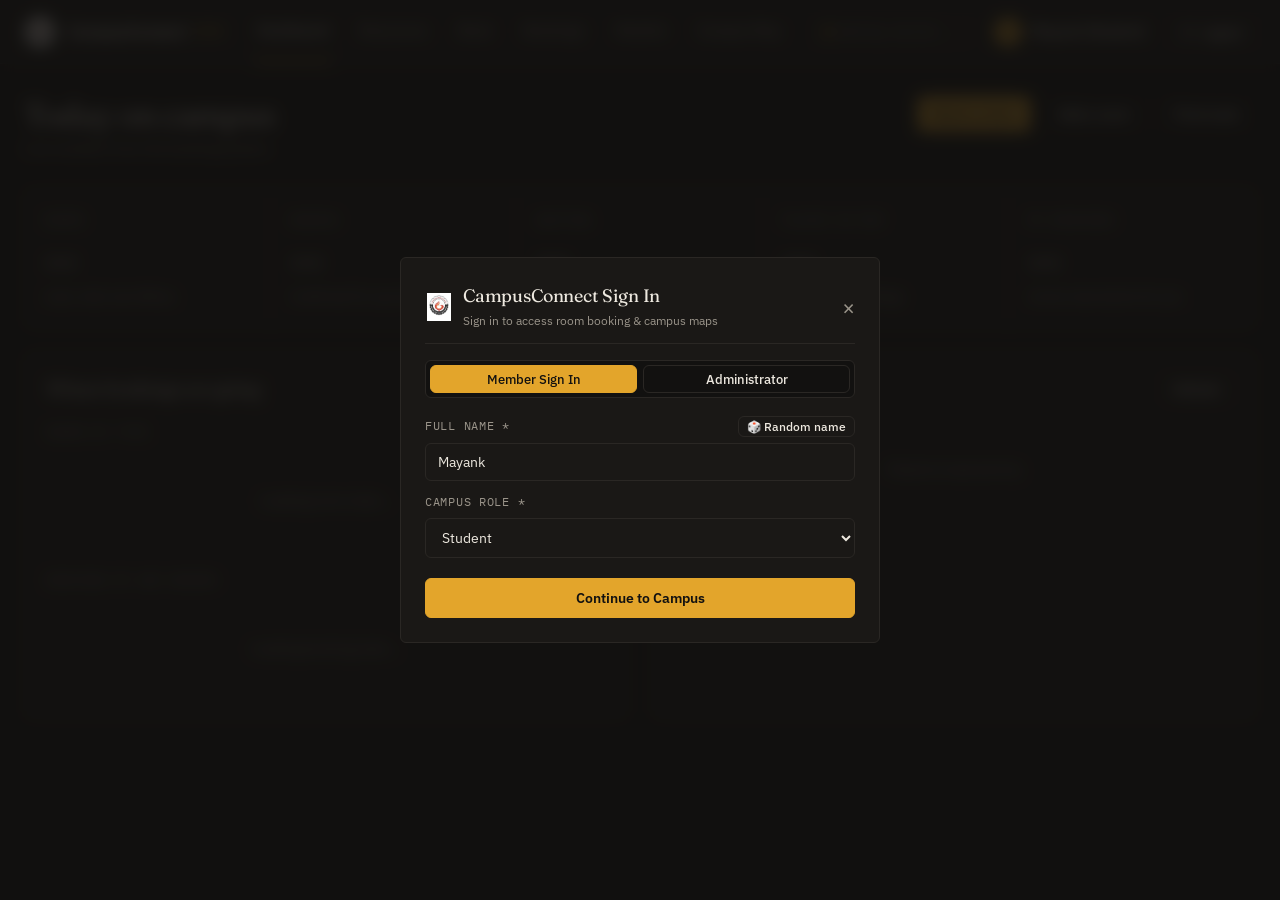
==== commit 762f6e14: "Fix modal overlay display active/open class mismatch for auth popup and logout" ====
--- a/public/app.html
+++ b/public/app.html
@@ -8,7 +8,7 @@
   <link rel="preconnect" href="https://fonts.googleapis.com">
   <link rel="preconnect" href="https://fonts.gstatic.com" crossorigin>
   <link href="https://fonts.googleapis.com/css2?family=Fraunces:ital,opsz,wght@0,9..144,400;1,9..144,400&family=IBM+Plex+Mono:wght@400;500&family=IBM+Plex+Sans:wght@400;500;600&display=swap" rel="stylesheet">
-  <link rel="stylesheet" href="app.css?v=3.2">
+  <link rel="stylesheet" href="app.css?v=3.3">
 </head>
 <body>
 
@@ -800,6 +800,6 @@
   <div class="toast-container" id="toastContainer"></div>
 
   <!-- App Script -->
-  <script src="app.js?v=3.2"></script>
+  <script src="app.js?v=3.3"></script>
 </body>
 </html>
--- a/public/app.css
+++ b/public/app.css
@@ -1055,8 +1055,9 @@
   justify-content: center;
   padding: 20px;
 }
-.modal-overlay.active {
-  display: flex;
+.modal-overlay.active,
+.modal-overlay.open {
+  display: flex !important;
 }
 .modal-box {
   background: var(--bg-card);
